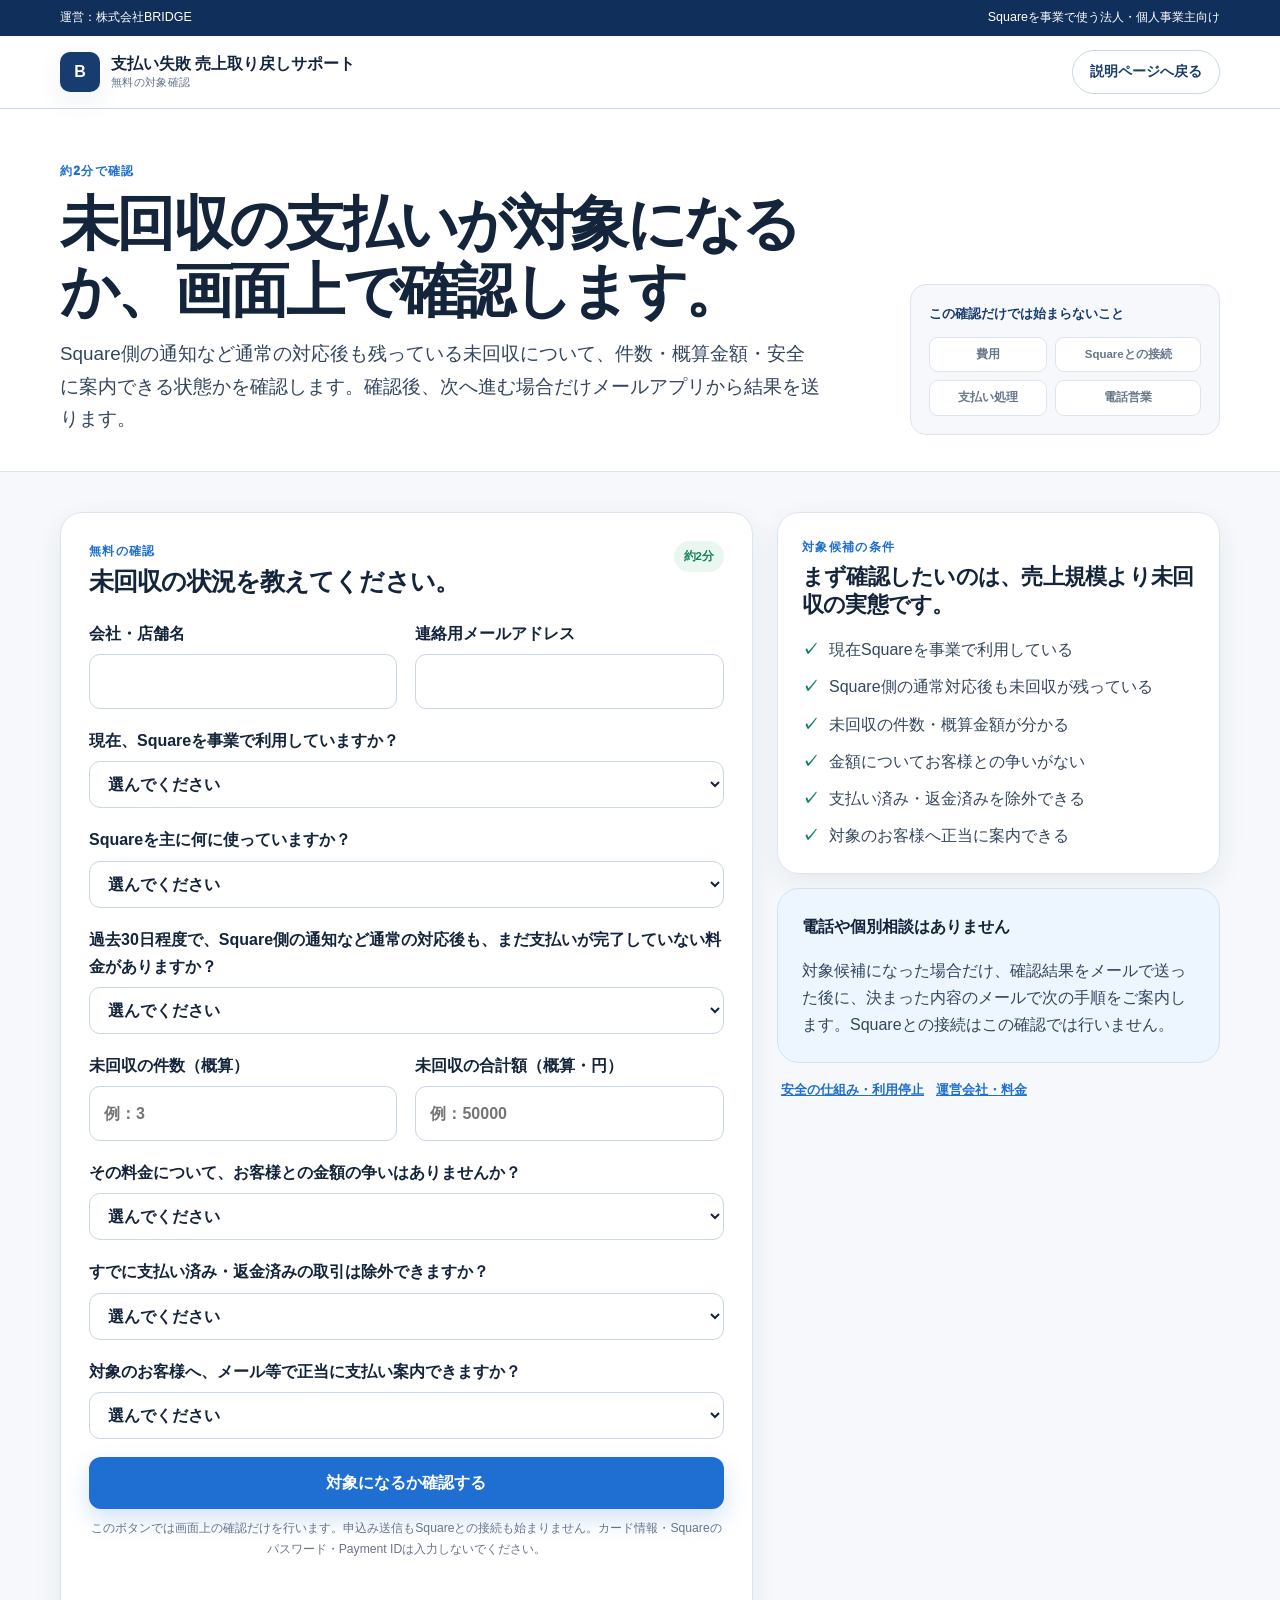
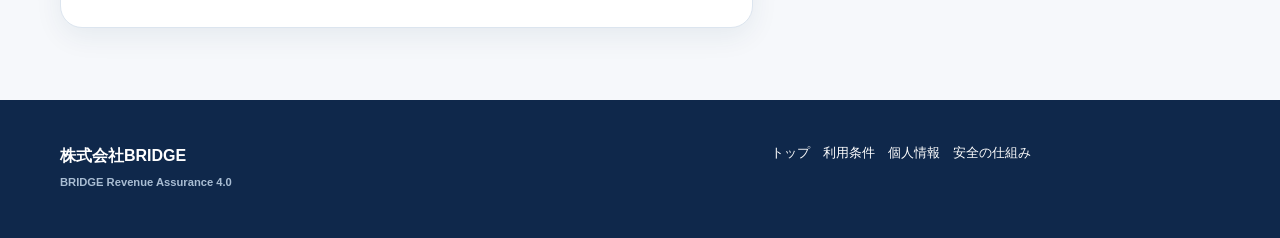
==== check/index.html @ c4ad79af "Make /check a direct static route for Cloudflare Pages" ====
<!doctype html>
<html lang="ja">
<head>
  <meta charset="utf-8">
  <meta name="viewport" content="width=device-width, initial-scale=1">
  <title>BRIDGE 無料対象確認</title>
  <meta http-equiv="refresh" content="0; url=/apply.html">
  <link rel="canonical" href="/apply.html">
</head>
<body>
  <p>無料対象確認ページへ移動しています。</p>
  <p><a href="/apply.html">移動しない場合はこちら</a></p>
  <script>window.location.replace('/apply.html');</script>
</body>
</html>
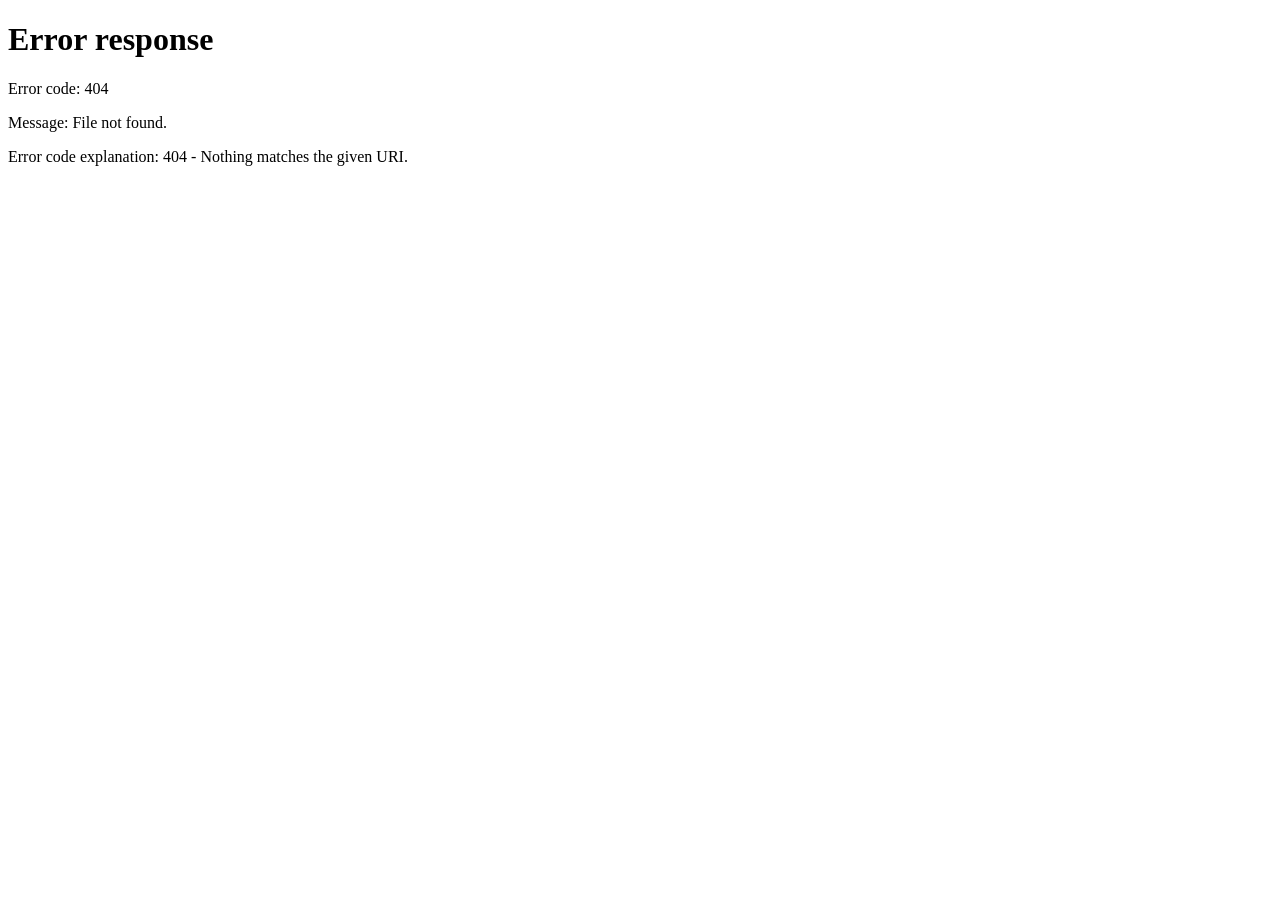
==== commit f9781f60: "Route free check to Cloudflare pretty URL" ====
--- a/check/index.html
+++ b/check/index.html
@@ -4,12 +4,12 @@
   <meta charset="utf-8">
   <meta name="viewport" content="width=device-width, initial-scale=1">
   <title>BRIDGE 無料対象確認</title>
-  <meta http-equiv="refresh" content="0; url=/apply.html">
-  <link rel="canonical" href="/apply.html">
+  <meta http-equiv="refresh" content="0; url=/apply">
+  <link rel="canonical" href="/apply">
 </head>
 <body>
   <p>無料対象確認ページへ移動しています。</p>
-  <p><a href="/apply.html">移動しない場合はこちら</a></p>
-  <script>window.location.replace('/apply.html');</script>
+  <p><a href="/apply">移動しない場合はこちら</a></p>
+  <script>window.location.replace('/apply');</script>
 </body>
 </html>
